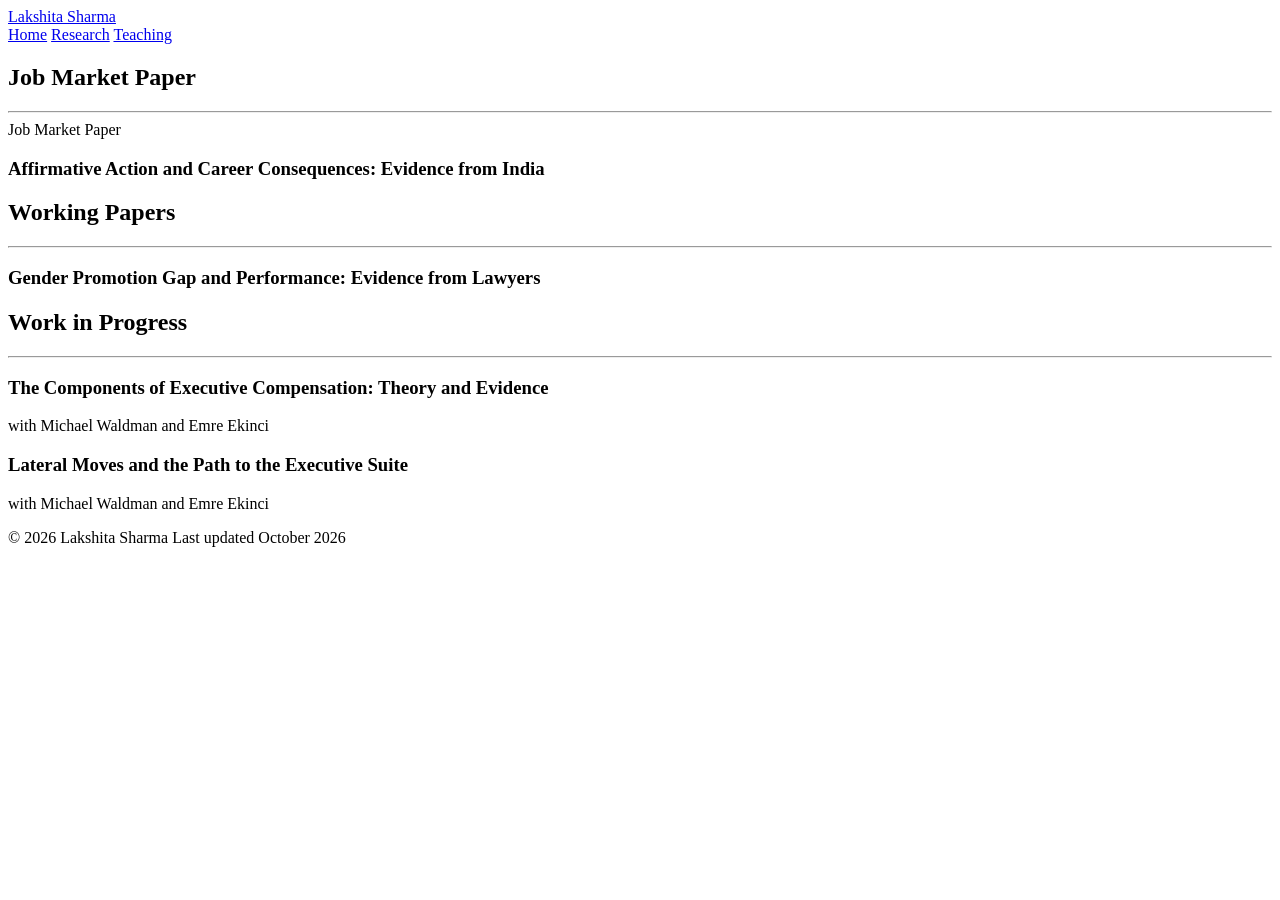
==== research.html @ 8d7a23d6 "Add files via upload" ====
<!DOCTYPE html>
<html lang="en">
<head>
  <meta charset="utf-8" />
  <meta name="viewport" content="width=device-width, initial-scale=1" />
  <title>Research — Lakshita Sharma</title>
  <meta name="description" content="Research by Lakshita Sharma, PhD Candidate in Applied Economics at Cornell University." />
  <link rel="stylesheet" href="assets/style.css" />
</head>
<body>

  <nav class="nav">
    <div class="nav-inner">
      <a class="nav-brand" href="index.html">Lakshita Sharma</a>
      <div class="nav-links">
        <a href="index.html">Home</a>
        <a href="research.html" class="active">Research</a>
        <a href="teaching.html">Teaching</a>
      </div>
    </div>
  </nav>

  <main>
    <div class="wrap">

      <h2>Job Market Paper</h2>
      <hr class="section-rule" />
      <div class="paper">
        <span class="tag">Job Market Paper</span>
        <h3>Affirmative Action and Career Consequences: Evidence from India</h3>
      </div>

      <h2>Working Papers</h2>
      <hr class="section-rule" />
      <div class="paper">
        <h3>Gender Promotion Gap and Performance: Evidence from Lawyers</h3>
      </div>

      <h2>Work in Progress</h2>
      <hr class="section-rule" />
      <div class="paper">
        <h3>The Components of Executive Compensation: Theory and Evidence</h3>
        <p class="meta">with Michael Waldman and Emre Ekinci</p>
      </div>
      <div class="paper">
        <h3>Lateral Moves and the Path to the Executive Suite</h3>
        <p class="meta">with Michael Waldman and Emre Ekinci</p>
      </div>

    </div>
  </main>

  <footer>
    <div class="wrap">
      <span>© 2026 Lakshita Sharma</span>
      <span>Last updated October 2026</span>
    </div>
  </footer>

</body>
</html>
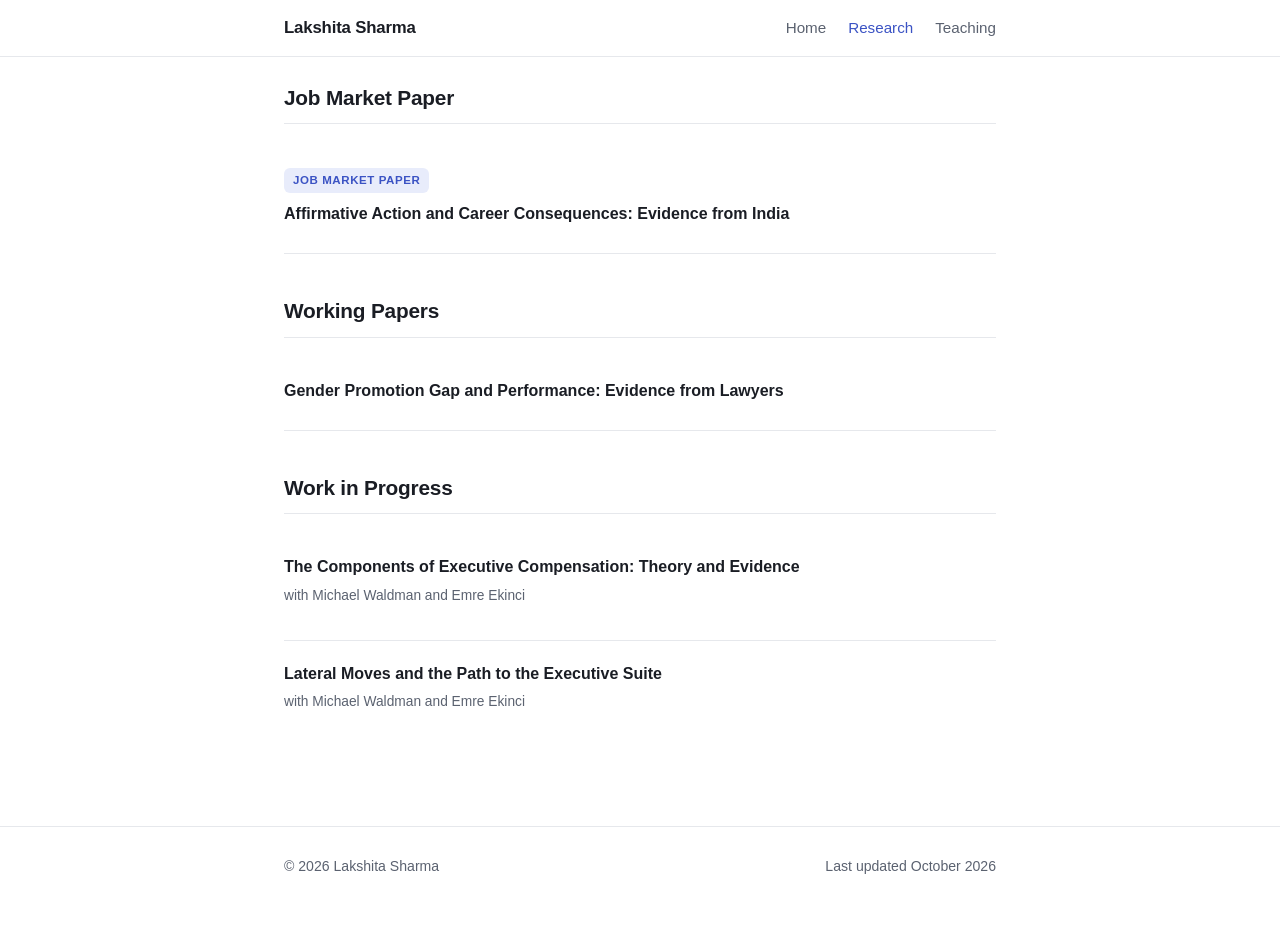
==== commit a712f32c: "Add files via upload" ====
--- a/research.html
+++ b/research.html
@@ -5,7 +5,7 @@
   <meta name="viewport" content="width=device-width, initial-scale=1" />
   <title>Research — Lakshita Sharma</title>
   <meta name="description" content="Research by Lakshita Sharma, PhD Candidate in Applied Economics at Cornell University." />
-  <link rel="stylesheet" href="assets/style.css" />
+  <link rel="stylesheet" href="style.css" />
 </head>
 <body>
 
--- a/style.css
+++ b/style.css
@@ -0,0 +1,293 @@
+/* ============================================================
+   Lakshita Sharma — personal academic site
+   Modern minimal. Light + dark theme aware. No dependencies.
+   Edit the CSS variables below to re-color the whole site.
+   ============================================================ */
+
+:root {
+  --accent:        #3b53c4;   /* links, highlights */
+  --accent-soft:   #e8ecfb;   /* tinted backgrounds */
+  --bg:            #ffffff;
+  --bg-alt:        #f7f8fa;    /* section / card backgrounds */
+  --text:          #1a1d24;    /* body text */
+  --text-muted:    #5b6270;    /* secondary text */
+  --border:        #e6e8ec;
+  --maxw:          760px;      /* content column width */
+  --radius:        12px;
+}
+
+@media (prefers-color-scheme: dark) {
+  :root {
+    --accent:      #93a4ff;
+    --accent-soft: #1c2338;
+    --bg:          #0f1116;
+    --bg-alt:      #161922;
+    --text:        #e7e9ee;
+    --text-muted:  #9aa1b1;
+    --border:      #262a35;
+  }
+}
+
+* { box-sizing: border-box; }
+
+html { scroll-behavior: smooth; }
+
+body {
+  margin: 0;
+  font-family: "Inter", -apple-system, BlinkMacSystemFont, "Segoe UI",
+               Roboto, Helvetica, Arial, sans-serif;
+  font-size: 15.5px;
+  line-height: 1.65;
+  color: var(--text);
+  background: var(--bg);
+  -webkit-font-smoothing: antialiased;
+}
+
+.wrap {
+  max-width: var(--maxw);
+  margin: 0 auto;
+  padding: 0 24px;
+}
+
+/* ---------- Nav ---------- */
+.nav {
+  position: sticky;
+  top: 0;
+  z-index: 50;
+  background: color-mix(in srgb, var(--bg) 85%, transparent);
+  backdrop-filter: saturate(180%) blur(10px);
+  border-bottom: 1px solid var(--border);
+}
+.nav-inner {
+  max-width: var(--maxw);
+  margin: 0 auto;
+  padding: 14px 24px;
+  display: flex;
+  align-items: center;
+  justify-content: space-between;
+  gap: 16px;
+}
+.nav-brand {
+  font-weight: 700;
+  letter-spacing: -0.01em;
+  text-decoration: none;
+  color: var(--text);
+  font-size: 1.05rem;
+}
+.nav-links {
+  display: flex;
+  gap: 22px;
+  flex-wrap: wrap;
+}
+.nav-links a {
+  text-decoration: none;
+  color: var(--text-muted);
+  font-size: 0.95rem;
+  font-weight: 500;
+  transition: color 0.15s ease;
+}
+.nav-links a:hover,
+.nav-links a.active { color: var(--accent); }
+
+/* ---------- Hero ---------- */
+.hero {
+  padding: 72px 0 40px;
+  display: grid;
+  grid-template-columns: 210px 1fr;
+  gap: 40px;
+  align-items: start;
+}
+.hero-photo {
+  width: 210px;
+  height: 280px;
+  border-radius: 8px;
+  object-fit: cover;
+  background: var(--bg-alt);
+  border: 1px solid var(--border);
+}
+.hero h1 {
+  margin: 0 0 6px;
+  font-size: 1.75rem;
+  letter-spacing: -0.02em;
+  line-height: 1.15;
+}
+.hero .subtitle {
+  margin: 0 0 18px;
+  color: var(--text-muted);
+  font-size: 1.05rem;
+}
+.hero p { margin: 0 0 16px; }
+
+@media (max-width: 620px) {
+  .hero {
+    grid-template-columns: 1fr;
+    padding-top: 48px;
+    gap: 24px;
+    text-align: left;
+  }
+  .hero-photo { width: 150px; height: 200px; }
+}
+
+/* ---------- Contact / link chips ---------- */
+.links {
+  display: flex;
+  flex-wrap: wrap;
+  gap: 10px;
+  margin-top: 22px;
+}
+.links a {
+  display: inline-flex;
+  align-items: center;
+  gap: 7px;
+  text-decoration: none;
+  font-size: 0.86rem;
+  font-weight: 500;
+  color: var(--text);
+  background: var(--bg-alt);
+  border: 1px solid var(--border);
+  padding: 8px 14px;
+  border-radius: 999px;
+  transition: border-color 0.15s ease, color 0.15s ease;
+}
+.links a:hover { border-color: var(--accent); color: var(--accent); }
+
+/* ---------- General sections ---------- */
+main { padding-bottom: 80px; }
+
+section { padding: 20px 0; }
+
+h2 {
+  font-size: 1.3rem;
+  letter-spacing: -0.01em;
+  margin: 40px 0 4px;
+}
+h2:first-of-type { margin-top: 24px; }
+
+.section-rule {
+  height: 1px;
+  background: var(--border);
+  border: 0;
+  margin: 8px 0 20px;
+}
+
+a { color: var(--accent); }
+
+/* ---------- Paper / item cards ---------- */
+.paper {
+  padding: 22px 0;
+  border-bottom: 1px solid var(--border);
+}
+.paper:last-child { border-bottom: 0; }
+
+.paper h3 {
+  margin: 0 0 6px;
+  font-size: 1rem;
+  line-height: 1.4;
+}
+.paper .meta {
+  color: var(--text-muted);
+  font-size: 0.86rem;
+  margin: 0 0 10px;
+}
+.paper p { margin: 0 0 12px; }
+
+.tag {
+  display: inline-block;
+  font-size: 0.72rem;
+  font-weight: 600;
+  text-transform: uppercase;
+  letter-spacing: 0.05em;
+  color: var(--accent);
+  background: var(--accent-soft);
+  padding: 3px 9px;
+  border-radius: 6px;
+  margin-bottom: 10px;
+}
+
+.paper-links {
+  display: flex;
+  gap: 16px;
+  flex-wrap: wrap;
+  font-size: 0.9rem;
+}
+.paper-links a { font-weight: 500; text-decoration: none; }
+.paper-links a:hover { text-decoration: underline; }
+
+.abstract {
+  color: var(--text-muted);
+  font-size: 0.96rem;
+}
+
+/* ---------- CV button ---------- */
+.btn {
+  display: inline-flex;
+  align-items: center;
+  gap: 8px;
+  background: var(--accent);
+  color: #fff;
+  text-decoration: none;
+  font-weight: 600;
+  font-size: 0.95rem;
+  padding: 11px 20px;
+  border-radius: 10px;
+  transition: opacity 0.15s ease;
+}
+.btn:hover { opacity: 0.9; }
+
+/* ---------- Teaching list ---------- */
+.course {
+  padding: 16px 0;
+  border-bottom: 1px solid var(--border);
+}
+.course:last-child { border-bottom: 0; }
+.course h3 { margin: 0 0 2px; font-size: 0.97rem; }
+.course .meta { color: var(--text-muted); font-size: 0.85rem; margin: 0; }
+
+/* ---------- Dated rows (education, presentations, awards) ---------- */
+.row {
+  display: grid;
+  grid-template-columns: 120px 1fr;
+  gap: 16px;
+  padding: 10px 0;
+  border-bottom: 1px solid var(--border);
+}
+.row:last-of-type { border-bottom: 0; }
+.row-when { color: var(--text-muted); font-size: 0.92rem; font-variant-numeric: tabular-nums; }
+.muted { color: var(--text-muted); font-size: 0.88rem; }
+
+/* ---------- References ---------- */
+.refs {
+  display: grid;
+  grid-template-columns: repeat(2, 1fr);
+  gap: 22px 32px;
+  line-height: 1.5;
+}
+
+@media (max-width: 620px) {
+  .row { grid-template-columns: 1fr; gap: 2px; }
+  .refs { grid-template-columns: 1fr; }
+}
+
+/* ---------- Footer ---------- */
+footer {
+  border-top: 1px solid var(--border);
+  padding: 28px 0 48px;
+  color: var(--text-muted);
+  font-size: 0.88rem;
+}
+footer .wrap { display: flex; justify-content: space-between; flex-wrap: wrap; gap: 12px; }
+
+/* Helper to flag unfinished placeholder text while you edit.
+   Delete the .todo spans (or this rule) before publishing. */
+.todo {
+  background: #fff2a8;
+  color: #6b5900;
+  padding: 0 4px;
+  border-radius: 3px;
+}
+@media (prefers-color-scheme: dark) {
+  .todo { background: #4a3f00; color: #ffe89a; }
+}
+.hero .market { margin-top: 22px; font-weight: 600; }
+.inst { font-size: 1.02rem; margin: 6px 0 2px; }
+.course h3 { font-weight: 500; }
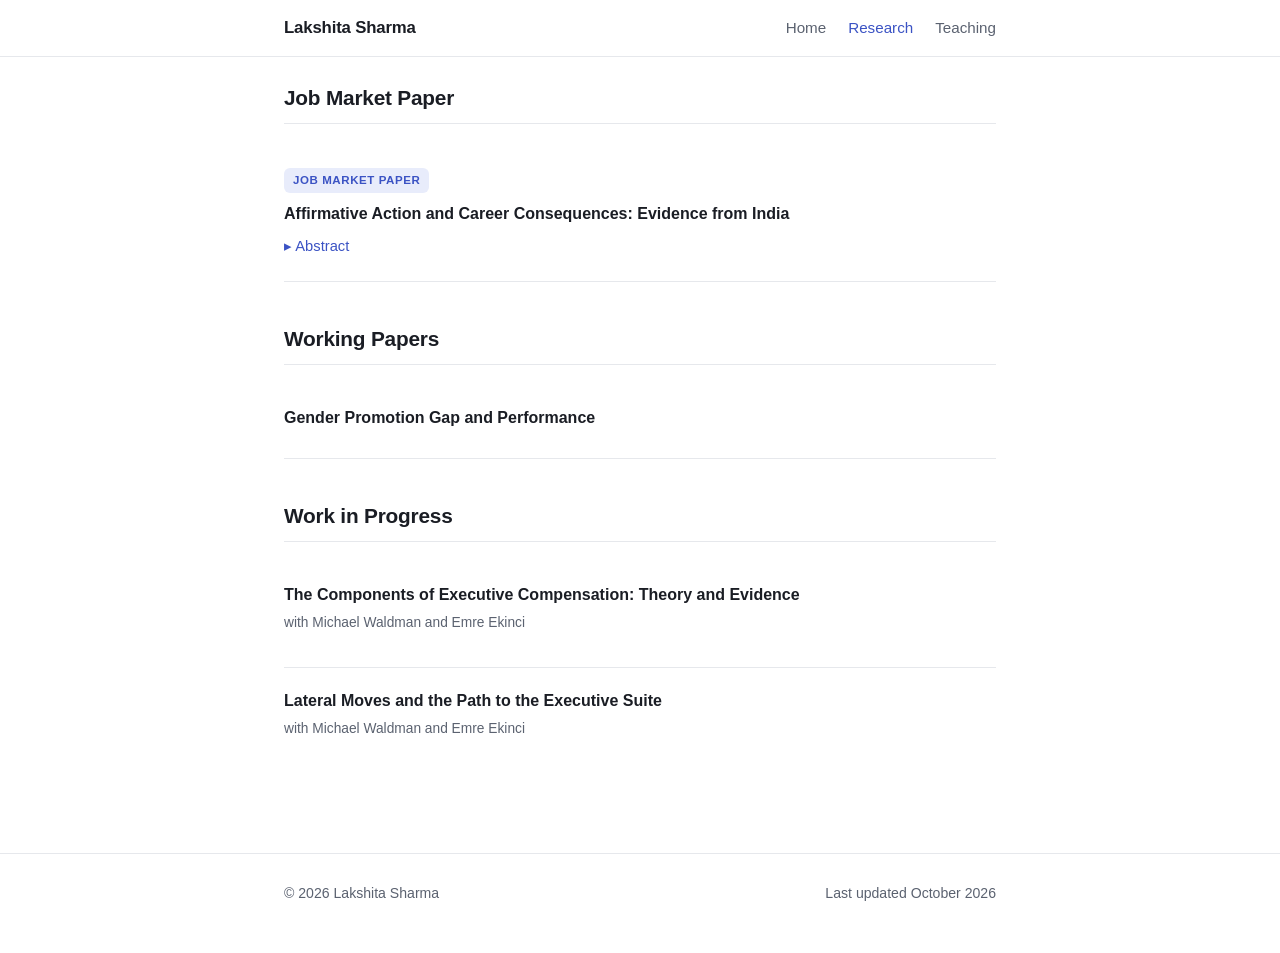
==== commit b79a7ad3: "Add files via upload" ====
--- a/research.html
+++ b/research.html
@@ -28,12 +28,16 @@
       <div class="paper">
         <span class="tag">Job Market Paper</span>
         <h3>Affirmative Action and Career Consequences: Evidence from India</h3>
+        <details class="abstract-toggle">
+          <summary>Abstract</summary>
+          <p class="abstract">This paper studies how increasing women&rsquo;s representation in elite engineering programs affects their labor market outcomes along two margins: (a) first jobs at elite firms and (b) early-career promotions. I examine this question in the context of India&rsquo;s 2018 Supernumerary Seats Scheme, a gender-based affirmative action policy that added female-only seats at the Indian Institutes of Technology (IITs) until women made up 20% of each program. Programs with fewer women before the reform added more seats and were more exposed to the policy. Using LinkedIn career histories and a novel classification of elite firms built with a large language model, I exploit this variation in exposure across programs in a difference-in-differences design. I document three main findings. First, in more exposed programs, the number of women entering the labor market roughly doubled, and elite firms hired about 60% of these additional women without hiring fewer men. Second, women in these programs were 21% more likely to begin their careers at an elite firm. Third, women from these programs who started at non-elite firms were more likely to be promoted within two years. These findings are consistent with latent demand for women among elite firms and with human capital accumulation via peer effects. Together, they suggest that gains from gender-based affirmative action can extend beyond education into the labor market.</p>
+        </details>
       </div>
 
       <h2>Working Papers</h2>
       <hr class="section-rule" />
       <div class="paper">
-        <h3>Gender Promotion Gap and Performance: Evidence from Lawyers</h3>
+        <h3>Gender Promotion Gap and Performance</h3>
       </div>
 
       <h2>Work in Progress</h2>
--- a/style.css
+++ b/style.css
@@ -291,3 +291,11 @@
 .hero .market { margin-top: 22px; font-weight: 600; }
 .inst { font-size: 1.02rem; margin: 6px 0 2px; }
 .course h3 { font-weight: 500; }
+.abstract-toggle { margin-top: 8px; }
+.abstract-toggle summary { display: inline-block; cursor: pointer; color: var(--accent); font-weight: 500; font-size: 0.92rem; list-style: none; }
+.abstract-toggle summary::-webkit-details-marker { display: none; }
+.abstract-toggle summary::before { content: "\25B8\00a0"; }
+.abstract-toggle[open] summary::before { content: "\25BE\00a0"; }
+.abstract-toggle summary:hover { text-decoration: underline; }
+.abstract-toggle .abstract { margin-top: 10px; }
+.abstract { text-align: justify; }
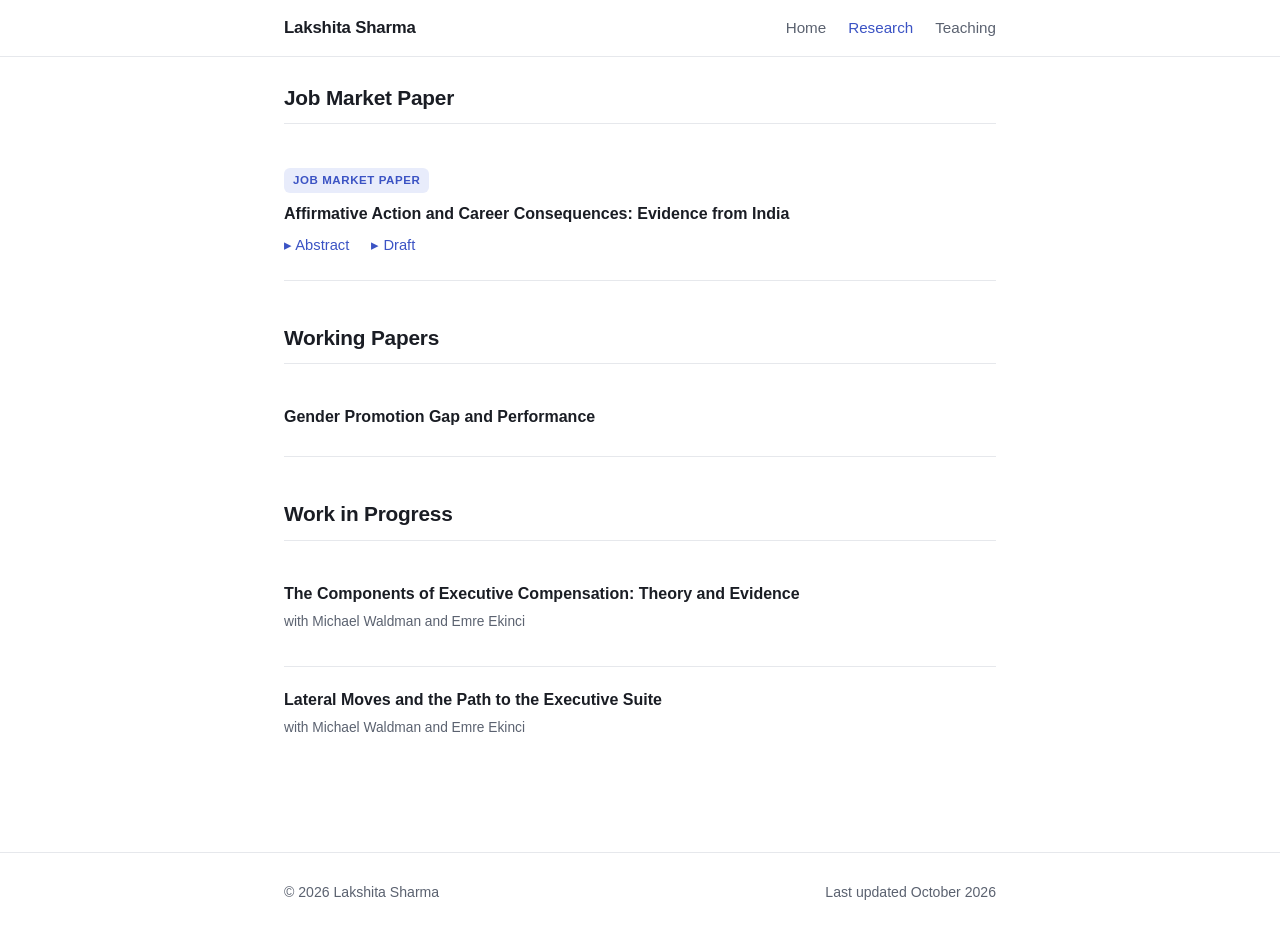
==== commit 93eb66cc: "Add files via upload" ====
--- a/research.html
+++ b/research.html
@@ -28,10 +28,17 @@
       <div class="paper">
         <span class="tag">Job Market Paper</span>
         <h3>Affirmative Action and Career Consequences: Evidence from India</h3>
-        <details class="abstract-toggle">
-          <summary>Abstract</summary>
+        <div class="toggles">
+          <button type="button" class="toggle" aria-expanded="false" aria-controls="jmp-abstract">Abstract</button>
+          <button type="button" class="toggle" aria-expanded="false" aria-controls="jmp-draft">Draft</button>
+        </div>
+        <div id="jmp-abstract" class="panel" hidden>
           <p class="abstract">This paper studies how increasing women&rsquo;s representation in elite engineering programs affects their labor market outcomes along two margins: (a) first jobs at elite firms and (b) early-career promotions. I examine this question in the context of India&rsquo;s 2018 Supernumerary Seats Scheme, a gender-based affirmative action policy that added female-only seats at the Indian Institutes of Technology (IITs) until women made up 20% of each program. Programs with fewer women before the reform added more seats and were more exposed to the policy. Using LinkedIn career histories and a novel classification of elite firms built with a large language model, I exploit this variation in exposure across programs in a difference-in-differences design. I document three main findings. First, in more exposed programs, the number of women entering the labor market roughly doubled, and elite firms hired about 60% of these additional women without hiring fewer men. Second, women in these programs were 21% more likely to begin their careers at an elite firm. Third, women from these programs who started at non-elite firms were more likely to be promoted within two years. These findings are consistent with latent demand for women among elite firms and with human capital accumulation via peer effects. Together, they suggest that gains from gender-based affirmative action can extend beyond education into the labor market.</p>
-        </details>
+        </div>
+        <div id="jmp-draft" class="panel" hidden>
+          <!-- Draft section: empty for now. Add text or a link here later, e.g.
+               <p><a href="Sharma_JMP.pdf" target="_blank" rel="noopener">Download the draft (PDF)</a></p> -->
+        </div>
       </div>
 
       <h2>Working Papers</h2>
@@ -61,5 +68,23 @@
     </div>
   </footer>
 
+  <script>
+    // Abstract / Draft: click to show, click again to hide (one open at a time per paper)
+    document.querySelectorAll('.toggles').forEach(function (group) {
+      group.querySelectorAll('.toggle').forEach(function (btn) {
+        btn.addEventListener('click', function () {
+          var open = btn.getAttribute('aria-expanded') === 'true';
+          group.querySelectorAll('.toggle').forEach(function (b) {
+            b.setAttribute('aria-expanded', 'false');
+            document.getElementById(b.getAttribute('aria-controls')).hidden = true;
+          });
+          if (!open) {
+            btn.setAttribute('aria-expanded', 'true');
+            document.getElementById(btn.getAttribute('aria-controls')).hidden = false;
+          }
+        });
+      });
+    });
+  </script>
 </body>
 </html>
--- a/style.css
+++ b/style.css
@@ -291,11 +291,12 @@
 .hero .market { margin-top: 22px; font-weight: 600; }
 .inst { font-size: 1.02rem; margin: 6px 0 2px; }
 .course h3 { font-weight: 500; }
-.abstract-toggle { margin-top: 8px; }
-.abstract-toggle summary { display: inline-block; cursor: pointer; color: var(--accent); font-weight: 500; font-size: 0.92rem; list-style: none; }
-.abstract-toggle summary::-webkit-details-marker { display: none; }
-.abstract-toggle summary::before { content: "\25B8\00a0"; }
-.abstract-toggle[open] summary::before { content: "\25BE\00a0"; }
-.abstract-toggle summary:hover { text-decoration: underline; }
-.abstract-toggle .abstract { margin-top: 10px; }
 .abstract { text-align: justify; }
+
+/* Abstract / Draft toggles under a paper */
+.toggles { display: flex; gap: 22px; margin-top: 8px; }
+.toggle { background: none; border: 0; padding: 0; font: inherit; font-size: 0.92rem; font-weight: 500; color: var(--accent); cursor: pointer; }
+.toggle::before { content: "\25B8\00a0"; }
+.toggle[aria-expanded="true"]::before { content: "\25BE\00a0"; }
+.toggle:hover { text-decoration: underline; }
+.panel { margin-top: 10px; }
